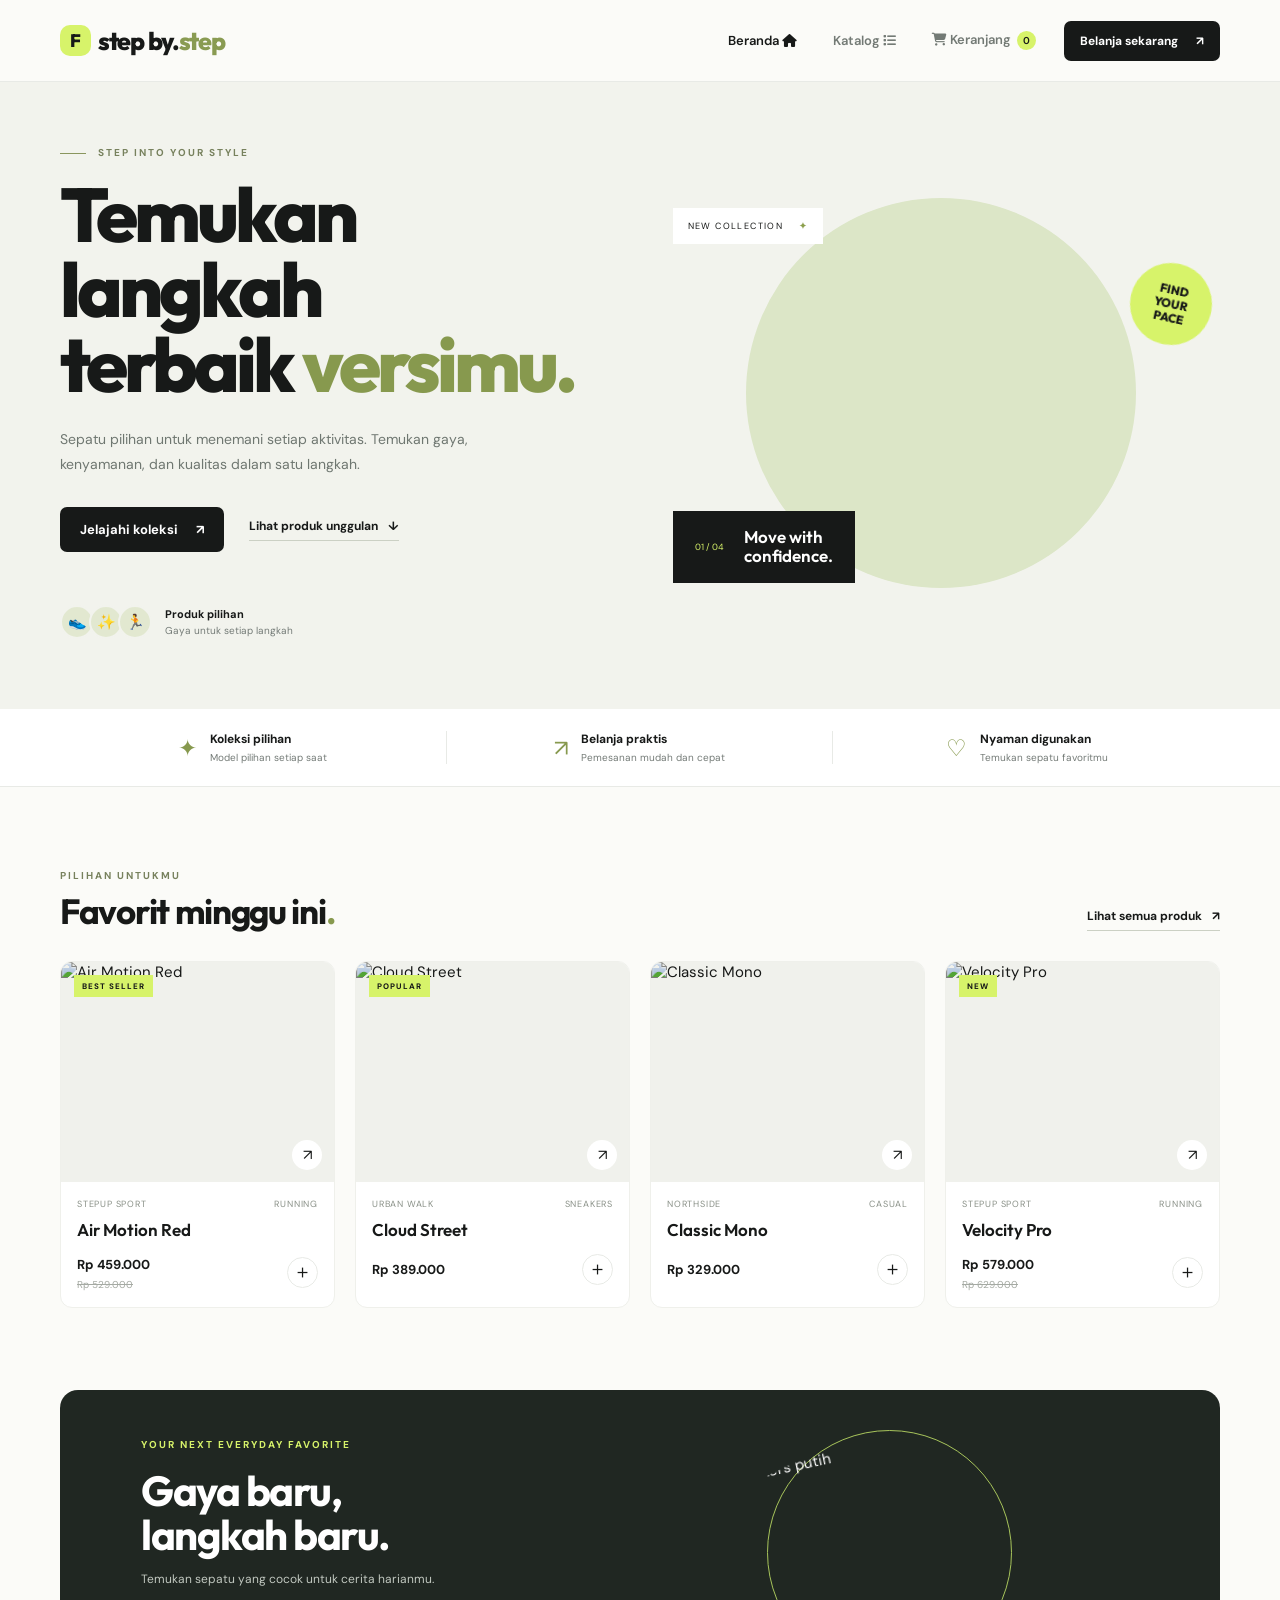
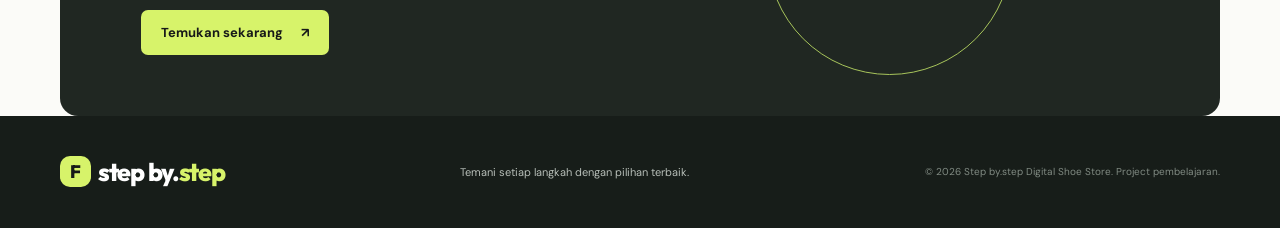
==== index.html @ 6379d284 "Project UAS" ====
<!DOCTYPE html>
<!-- Menentukan bahwa dokumen menggunakan HTML5 -->
<html lang="id">

<head>
  <!-- Mengatur karakter agar mendukung huruf dan simbol -->
  <meta charset="UTF-8">

  <!-- Membuat tampilan website menyesuaikan ukuran layar perangkat -->
  <meta name="viewport" content="width=device-width, initial-scale=1.0">

  <!-- Memberikan deskripsi website untuk mesin pencari -->
  <meta name="description" content="StepUp - Toko sepatu online untuk setiap langkah.">

  <!-- Menentukan judul yang muncul pada tab browser -->
  <title>StepUp | Digital Shoe Store</title>

  <!-- Menghubungkan Google Fonts agar font dapat dimuat lebih awal -->
  <link rel="preconnect" href="https://fonts.googleapis.com">
  <link rel="preconnect" href="https://fonts.gstatic.com" crossorigin>

  <!-- Menggunakan font DM Sans dan Outfit dari Google Fonts -->
  <link href="https://fonts.googleapis.com/css2?family=DM+Sans:wght@400;500;600;700&family=Outfit:wght@500;600;700;800&display=swap" rel="stylesheet">

  <!-- Menghubungkan file CSS untuk mengatur tampilan website -->
  <link rel="stylesheet" href="style.css">
  <link rel="stylesheet" href="https://cdnjs.cloudflare.com/ajax/libs/font-awesome/6.7.2/css/all.min.css">
</head>

<body>

  <!-- ====================================== -->
  <!-- 1. HEADER DAN NAVIGASI WEBSITE         -->
  <!-- ====================================== -->

  <!-- Header merupakan bagian atas website -->
  <header class="site-header">
    <div class="container nav-wrap">

      <!-- Logo website yang mengarah ke halaman utama -->
      <a class="brand" href="index.html">
        <span class="brand-mark">F</span> step by.<span>step</span>
      </a>

      <!-- Tombol untuk membuka navigasi pada perangkat mobile -->
      <button class="menu-toggle" aria-label="Buka navigasi" aria-expanded="false">☰</button>

      <!-- Menu navigasi utama website -->
      <nav class="main-nav" aria-label="Navigasi utama">

        <!-- Link menuju halaman beranda -->
        <a class="active" href="index.html">Beranda
          <i class="fa-solid fa-house"></i>
        </a>

        <!-- Link menuju halaman katalog produk -->
        <a href="produk.html">Katalog
          <i class="fa-solid fa-list"></i>
        </a>

        <!-- Link menuju halaman keranjang dan menampilkan jumlah barang -->
        <a href="keranjang.html" class="cart-link">
          <!-- icon keranjang awesome -->
          <i class="fa-solid fa-cart-shopping"></i>
          <span>Keranjang</span>
          <!-- jumlah barang di keranjang -->
          <span class="cart-count" data-cart-count>0</span>
        </a>
      </nav>

      <!-- Tombol ajakan untuk langsung menuju halaman katalog -->
      <a class="button button-dark nav-cta" href="produk.html">
        Belanja sekarang <span>↗</span>
      </a>

    </div>
  </header>


  <!-- ====================================== -->
  <!-- 2. KONTEN UTAMA WEBSITE                 -->
  <!-- ====================================== -->

  <!-- Main berisi konten utama halaman beranda -->
  <main>

    <!-- ====================================== -->
    <!-- 3. HERO SECTION                        -->
    <!-- ====================================== -->

    <!-- Bagian utama yang pertama kali dilihat pengunjung -->
    <section class="hero-section">
      <div class="container hero-grid">

        <!-- Bagian teks dan informasi utama -->
        <div class="hero-copy">

          <!-- Teks kecil sebagai slogan website -->
          <p class="eyebrow">
            <span class="eyebrow-line"></span> STEP INTO YOUR STYLE
          </p>

          <!-- Judul utama halaman beranda -->
          <h1>Temukan langkah<br>terbaik <span>versimu.</span></h1>

          <!-- Deskripsi singkat mengenai toko StepUp -->
          <p class="hero-description">
            Sepatu pilihan untuk menemani setiap aktivitas. Temukan gaya, kenyamanan, dan kualitas dalam satu langkah.
          </p>

          <!-- Tombol navigasi pada bagian hero -->
          <div class="hero-actions">

            <!-- Tombol untuk membuka katalog produk -->
            <a class="button button-dark" href="produk.html">
              Jelajahi koleksi <span>↗</span>
            </a>

            <!-- Link untuk menuju bagian produk unggulan -->
            <a class="text-link" href="#unggulan">
              Lihat produk unggulan <span>↓</span>
            </a>

          </div>

          <!-- Informasi tambahan mengenai produk StepUp -->
          <div class="hero-proof">

            <!-- Ikon dekoratif untuk memperkuat tampilan -->
            <div class="avatar-stack">
              <span>👟</span>
              <span>✨</span>
              <span>🏃</span>
            </div>

            <!-- Teks informasi produk -->
            <div>
              <strong>Produk pilihan</strong>
              <small>Gaya untuk setiap langkah</small>
            </div>

          </div>
        </div>

        <!-- Bagian visual atau gambar utama -->
        <div class="hero-visual">

          <!-- Lingkaran dekoratif pada bagian gambar -->
          <div class="hero-circle"></div>

          <!-- Label koleksi terbaru -->
          <div class="hero-tag tag-top">
            NEW COLLECTION <b>✦</b>
          </div>

          <!-- Menampilkan gambar sepatu utama -->
          <img
            src="https://images.unsplash.com/photo-1542291026-7eec264c27ff?auto=format&fit=crop&w=1000&q=85"
            alt="Sepatu sneakers merah koleksi StepUp"
            class="hero-shoe"
          >

          <!-- Informasi tambahan pada gambar -->
          <div class="hero-note">
            <span>01 / 04</span>
            <strong>Move with<br>confidence.</strong>
          </div>

          <!-- Stiker dekoratif pada bagian gambar -->
          <div class="floating-sticker">
            FIND<br>YOUR<br>PACE
          </div>

        </div>
      </div>
    </section>


    <!-- ====================================== -->
    <!-- 4. BENEFIT STRIP                       -->
    <!-- ====================================== -->

    <!-- Bagian yang menampilkan keunggulan toko -->
    <section class="benefit-strip">
      <div class="container benefit-grid">

        <!-- Keunggulan pertama -->
        <div>
          <span>✦</span>
          <p>
            <strong>Koleksi pilihan</strong>
            <small>Model pilihan setiap saat</small>
          </p>
        </div>

        <!-- Keunggulan kedua -->
        <div>
          <span>↗</span>
          <p>
            <strong>Belanja praktis</strong>
            <small>Pemesanan mudah dan cepat</small>
          </p>
        </div>

        <!-- Keunggulan ketiga -->
        <div>
          <span>♡</span>
          <p>
            <strong>Nyaman digunakan</strong>
            <small>Temukan sepatu favoritmu</small>
          </p>
        </div>

      </div>
    </section>


    <!-- ====================================== -->
    <!-- 5. PRODUK UNGGULAN                     -->
    <!-- ====================================== -->

    <!-- Bagian untuk menampilkan produk unggulan -->
    <section class="section container" id="unggulan">

      <!-- Judul dan link menuju seluruh katalog -->
      <div class="section-heading">
        <div>
          <p class="eyebrow">PILIHAN UNTUKMU</p>
          <h2>Favorit minggu ini<span>.</span></h2>
        </div>

        <!-- Link untuk melihat seluruh produk -->
        <a class="text-link" href="produk.html">
          Lihat semua produk <span>↗</span>
        </a>
      </div>

      <!--
        Tempat menampilkan kartu produk secara dinamis.
        ID featured-products digunakan oleh home.js untuk memasukkan
        empat produk unggulan dari file data.js.
      -->
      <div class="product-grid" id="featured-products"></div>

    </section>


    <!-- ====================================== -->
    <!-- 6. BAGIAN PROMOSI                      -->
    <!-- ====================================== -->

    <!-- Bagian promosi untuk mengajak pengunjung melihat katalog -->
    <section class="promo-section container">
      <div class="promo-card">

        <!-- Teks promosi -->
        <div>
          <p class="eyebrow">YOUR NEXT EVERYDAY FAVORITE</p>

          <!-- Judul promosi -->
          <h2>Gaya baru,<br>langkah baru.</h2>

          <!-- Deskripsi promosi -->
          <p>Temukan sepatu yang cocok untuk cerita harianmu.</p>

          <!-- Tombol menuju katalog produk -->
          <a href="produk.html" class="button button-light">
            Temukan sekarang <span>↗</span>
          </a>
        </div>

        <!-- Gambar pendukung bagian promosi -->
        <div class="promo-art">
          <span class="promo-orbit"></span>

          <img
            src="https://images.unsplash.com/photo-1495555961986-6d4c1ecb7be3?auto=format&fit=crop&w=800&q=85"
            alt="Sepatu sneakers putih"
          >
        </div>

      </div>
    </section>

  </main>


  <!-- ====================================== -->
  <!-- 7. FOOTER WEBSITE                      -->
  <!-- ====================================== -->

  <!-- Footer merupakan bagian paling bawah website -->
  <footer class="site-footer">
    <div class="container footer-inner">

      <!-- Logo pada bagian footer -->
      <a class="brand brand-light" href="index.html">
        <span class="brand-mark">F</span> step by.<span>step</span>
      </a>

      <!-- Slogan singkat website -->
      <p>Temani setiap langkah dengan pilihan terbaik.</p>

      <!-- Informasi hak cipta dan keterangan proyek -->
      <small>© 2026 Step by.step Digital Shoe Store. Project pembelajaran.</small>

    </div>
  </footer>


  <!-- ====================================== -->
  <!-- 8. NOTIFIKASI WEBSITE                   -->
  <!-- ====================================== -->

  <!-- Elemen untuk menampilkan pesan notifikasi dari JavaScript -->
  <div class="toast" id="toast" role="status" aria-live="polite"></div>


  <!-- ====================================== -->
  <!-- 9. MENGHUBUNGKAN FILE JAVASCRIPT        -->
  <!-- ====================================== -->

  <!-- Memanggil library jQuery dari CDN -->
  <script src="https://code.jquery.com/jquery-3.7.1.min.js"></script>

  <!-- Memuat data produk dari file data.js -->
  <script src="data.js"></script>

  <!-- Memuat fungsi umum website dari file app.js -->
  <script src="app.js"></script>

  <!-- Memuat JavaScript khusus halaman beranda -->
  <script src="home.js"></script>

</body>
</html>
---- style.css ----
/* ==========================================
   STEPUP - RESPONSIVE STYLING
   File ini mengatur tampilan seluruh halaman
   website StepUp, mulai dari warna, layout,
   ukuran teks, tombol, hingga tampilan mobile.
========================================== */

/* ==========================================
   1. VARIABEL WARNA DAN PENGATURAN DASAR
========================================== */

/* :root digunakan untuk menyimpan variabel CSS
   agar warna dan ukuran dapat digunakan berulang kali. */
:root {
  --ink: #171918;       /* Warna utama teks dan elemen gelap */
  --muted: #747b77;     /* Warna teks sekunder */
  --line: #e8eae6;      /* Warna garis pembatas */
  --paper: #fbfbf8;     /* Warna latar belakang utama */
  --lime: #d7f36a;      /* Warna hijau muda sebagai aksen */
  --green: #315b42;     /* Warna hijau tambahan */
  --white: #fff;        /* Warna putih */
  --radius: 18px;       /* Ukuran sudut melengkung */
}

/* Mengatur seluruh elemen agar padding dan border
   termasuk dalam perhitungan ukuran elemen. */
* {
  box-sizing: border-box;
}

/* Membuat perpindahan halaman menggunakan scroll halus. */
html {
  scroll-behavior: smooth;
}

/* Pengaturan dasar seluruh halaman website. */
body {
  margin: 0;
  background: var(--paper);
  color: var(--ink);
  font-family: "DM Sans", sans-serif;
  font-size: 15px;
}

/* Menghilangkan garis bawah pada seluruh link. */
a {
  color: inherit;
  text-decoration: none;
}

/* Menyamakan jenis font pada elemen formulir dan tombol. */
button,
input,
select,
textarea {
  font: inherit;
}

/* Mengatur lebar konten utama agar tetap rapi
   dan berada di tengah halaman. */
.container {
  width: min(1160px, calc(100% - 48px));
  margin-inline: auto;
}

/* ==========================================
   2. HEADER DAN NAVIGASI
========================================== */

/* Mengatur bagian header yang berada di atas website. */
.site-header {
  height: 82px;
  background: rgba(251, 251, 248, .94);
  border-bottom: 1px solid var(--line);
  display: flex;
  align-items: center;
  position: sticky;
  top: 0;
  z-index: 20;
  backdrop-filter: blur(12px);
}

/* Mengatur posisi logo, menu navigasi, dan tombol header. */
.nav-wrap {
  display: flex;
  align-items: center;
  justify-content: space-between;
  gap: 28px;
}

/* Mengatur tampilan logo StepUp. */
.brand {
  display: inline-flex;
  align-items: center;
  gap: 7px;
  font: 800 25px Outfit, sans-serif;
  letter-spacing: -1.3px;
}

/* Memberikan warna khusus pada tulisan bagian akhir logo. */
.brand > span:last-child {
  color: #899b52;
  margin-left: -7px;
}

/* Membuat kotak huruf S pada logo. */
.brand-mark {
  display: grid;
  place-items: center;
  width: 31px;
  height: 31px;
  border-radius: 10px;
  background: var(--lime);
  font-size: 18px;
  color: var(--ink);
  letter-spacing: 0;
}

/* Mengatur susunan menu navigasi secara horizontal. */
.main-nav {
  display: flex;
  align-items: center;
  gap: 36px;
  margin-left: auto;
}

/* Mengatur tampilan tulisan menu navigasi. */
.main-nav a {
  font-size: 13px;
  font-weight: 600;
  color: #737a75;
  transition: .2s;
}

/* Mengubah warna menu ketika diarahkan atau sedang aktif. */
.main-nav a:hover,
.main-nav a.active {
  color: var(--ink);
}

/* Membuat indikator jumlah barang di keranjang. */
.cart-count {
  display: inline-grid;
  place-items: center;
  background: var(--lime);
  color: var(--ink);
  border-radius: 20px;
  min-width: 19px;
  height: 19px;
  padding: 0 5px;
  font-size: 10px;
  margin-left: 3px;
}

/* Mengatur tampilan dasar seluruh tombol. */
.button {
  border: 0;
  display: inline-flex;
  align-items: center;
  justify-content: center;
  gap: 18px;
  padding: 14px 20px;
  border-radius: 7px;
  font-weight: 700;
  font-size: 13px;
  cursor: pointer;

  /* Memberikan animasi perubahan posisi dan warna tombol. */
  transition: transform .2s, background .2s;
}

/* Memberikan efek tombol sedikit naik ketika diarahkan. */
.button:hover {
  transform: translateY(-2px);
}

/* Tombol dengan latar belakang gelap. */
.button-dark {
  background: var(--ink);
  color: #fff;
}

/* Mengubah warna tombol gelap ketika diarahkan. */
.button-dark:hover {
  background: #34443a;
}

/* Tombol dengan latar belakang hijau muda. */
.button-light {
  background: var(--lime);
  color: var(--ink);
}

/* Tampilan tombol ketika produk berhasil ditambahkan. */
.button-success {
  background: #dff2d9;
  color: #285c37;
}

/* Mengatur tampilan tombol yang sedang dinonaktifkan. */
.button:disabled {
  opacity: .45;
  cursor: not-allowed;
  transform: none;
}

/* Mengatur ukuran tombol pada bagian navigasi. */
.nav-cta {
  padding: 12px 16px;
  font-size: 12px;
}

/* Tombol menu yang digunakan pada tampilan mobile. */
.menu-toggle {
  display: none;
  background: none;
  border: 0;
  font-size: 24px;
}

/* ==========================================
   3. HERO SECTION / HALAMAN BERANDA
========================================== */

/* Mengatur bagian utama halaman beranda. */
.hero-section {
  overflow: hidden;
  padding: 64px 0 70px;
  background: #f2f3ed;
}

/* Membagi area hero menjadi dua kolom. */
.hero-grid {
  display: grid;
  grid-template-columns: 1fr 1fr;
  align-items: center;
  gap: 45px;
}

/* Mengatur teks kecil sebagai penanda bagian halaman. */
.eyebrow {
  font-size: 10px;
  font-weight: 700;
  letter-spacing: 2px;
  color: #77815d;
  margin: 0 0 18px;
}

/* Membuat garis dekoratif kecil di samping teks. */
.eyebrow-line {
  display: inline-block;
  width: 26px;
  height: 1px;
  background: #8a965e;
  vertical-align: middle;
  margin-right: 8px;
}

/* Mengatur ukuran dan jenis font judul utama. */
.hero-copy h1,
.page-banner h1 {
  font: 800 clamp(46px, 6vw, 76px)/.99 Outfit, sans-serif;
  letter-spacing: -4px;
  margin: 0 0 24px;
}

/* Memberikan warna aksen pada bagian tertentu dari judul. */
.hero-copy h1 span,
.page-banner h1 span,
.section-heading h2 span,
.checkout-heading h2 span {
  color: #87994e;
}

/* Mengatur deskripsi pada bagian hero. */
.hero-description {
  max-width: 430px;
  color: #6f7771;
  line-height: 1.8;
  font-size: 14px;
}

/* Mengatur posisi tombol pada bagian hero. */
.hero-actions {
  display: flex;
  align-items: center;
  gap: 25px;
  margin-top: 30px;
}

/* Mengatur tampilan link teks pada bagian hero. */
.text-link {
  font-size: 12px;
  font-weight: 700;
  border-bottom: 1px solid #cbd0c4;
  padding-bottom: 6px;
}

/* Memberikan jarak pada ikon link. */
.text-link span {
  margin-left: 7px;
}

/* Mengatur bagian informasi atau bukti sosial pada hero. */
.hero-proof {
  display: flex;
  align-items: center;
  gap: 13px;
  margin-top: 53px;
}

/* Mengatur susunan avatar. */
.avatar-stack {
  display: flex;
}

/* Membuat setiap avatar berbentuk lingkaran. */
.avatar-stack span {
  display: grid;
  place-items: center;
  width: 34px;
  height: 34px;
  border-radius: 50%;
  background: #e2e8d0;
  border: 2px solid #f2f3ed;
  margin-left: -5px;
}

/* Menghilangkan margin pada avatar pertama. */
.avatar-stack span:first-child {
  margin-left: 0;
}

/* Membuat teks informasi avatar menjadi dua baris. */
.hero-proof strong,
.hero-proof small {
  display: block;
}

/* Mengatur ukuran teks utama informasi avatar. */
.hero-proof strong {
  font-size: 11px;
}

/* Mengatur teks tambahan informasi avatar. */
.hero-proof small {
  font-size: 10px;
  color: var(--muted);
  margin-top: 3px;
}

/* ==========================================
   4. GAMBAR DAN DEKORASI HERO
========================================== */

/* Mengatur area gambar utama hero. */
.hero-visual {
  height: 440px;
  position: relative;
  display: grid;
  place-items: center;
}

/* Membuat lingkaran dekoratif di belakang gambar sepatu. */
.hero-circle {
  position: absolute;
  width: 390px;
  height: 390px;
  border-radius: 50%;
  background: #dce6c7;
}

/* Mengatur gambar sepatu pada bagian hero. */
.hero-shoe {
  position: relative;
  width: 112%;
  max-width: 620px;
  height: 370px;
  object-fit: cover;
  mix-blend-mode: multiply;
  transform: rotate(-12deg);
  border-radius: 48%;
  clip-path: ellipse(48% 43% at 50% 50%);
}

/* Membuat label kecil pada gambar hero. */
.hero-tag {
  position: absolute;
  top: 35px;
  left: 10px;
  background: #fff;
  padding: 12px 15px;
  font-size: 9px;
  letter-spacing: 1.4px;
  z-index: 2;
}

/* Memberikan warna aksen pada tulisan label. */
.hero-tag b {
  color: #8da04e;
  margin-left: 12px;
}

/* Membuat kotak informasi di bagian bawah gambar hero. */
.hero-note {
  position: absolute;
  bottom: 30px;
  left: 10px;
  background: var(--ink);
  color: #fff;
  padding: 17px 22px;
  display: flex;
  gap: 20px;
  align-items: center;
}

/* Mengatur teks kecil pada kotak informasi. */
.hero-note span {
  font-size: 9px;
  color: var(--lime);
}

/* Mengatur tulisan utama pada kotak informasi. */
.hero-note strong {
  font: 600 17px/1.1 Outfit;
}

/* Membuat stiker dekoratif berbentuk lingkaran. */
.floating-sticker {
  position: absolute;
  right: 8px;
  top: 90px;
  width: 82px;
  height: 82px;
  border-radius: 50%;
  background: var(--lime);
  display: grid;
  place-content: center;
  text-align: center;
  font: 800 12px/1.15 Outfit;
  transform: rotate(12deg);
}

/* ==========================================
   5. BENEFIT / KEUNGGULAN TOKO
========================================== */

/* Mengatur area yang berisi keunggulan toko. */
.benefit-strip {
  border-bottom: 1px solid var(--line);
  background: #fff;
}

/* Membagi keunggulan menjadi tiga kolom. */
.benefit-grid {
  display: grid;
  grid-template-columns: repeat(3, 1fr);
  padding: 22px 0;
}

/* Mengatur posisi isi setiap kolom keunggulan. */
.benefit-grid > div {
  display: flex;
  align-items: center;
  justify-content: center;
  gap: 13px;
  border-right: 1px solid var(--line);
}

/* Menghilangkan garis pembatas pada kolom terakhir. */
.benefit-grid > div:last-child {
  border: 0;
}

/* Mengatur ikon keunggulan toko. */
.benefit-grid > div > span {
  font-size: 23px;
  color: #87994e;
}

/* Menghilangkan margin bawaan paragraf. */
.benefit-grid p {
  margin: 0;
}

/* Membuat judul dan deskripsi keunggulan menjadi dua baris. */
.benefit-grid strong,
.benefit-grid small {
  display: block;
}

/* Mengatur ukuran judul keunggulan. */
.benefit-grid strong {
  font-size: 12px;
}

/* Mengatur ukuran deskripsi keunggulan. */
.benefit-grid small {
  font-size: 10px;
  color: var(--muted);
  margin-top: 4px;
}

/* ==========================================
   6. SECTION DAN KARTU PRODUK
========================================== */

/* Mengatur jarak atas dan bawah setiap section. */
.section {
  padding-top: 82px;
  padding-bottom: 82px;
}

/* Mengatur posisi judul section dan toolbar katalog. */
.section-heading,
.catalog-toolbar,
.cart-title-row {
  display: flex;
  justify-content: space-between;
  align-items: end;
  gap: 20px;
  margin-bottom: 30px;
}

/* Mengatur tampilan judul bagian website. */
.section-heading h2,
.catalog-toolbar h2,
.cart-title-row h2,
.checkout-heading h2 {
  font: 700 35px/1.1 Outfit, sans-serif;
  letter-spacing: -1.3px;
  margin: 0;
}

/* Mengatur jarak teks penanda section. */
.section-heading .eyebrow,
.catalog-toolbar .eyebrow,
.cart-title-row .eyebrow {
  margin-bottom: 10px;
}

/* Membuat susunan kartu produk menjadi empat kolom. */
.product-grid {
  display: grid;
  grid-template-columns: repeat(4, minmax(0, 1fr));
  gap: 20px;
}

/* Mengatur tampilan dasar kartu produk. */
.product-card {
  min-width: 0;
  background: #fff;
  border: 1px solid #eff0eb;
  border-radius: 12px;
  overflow: hidden;
  transition: transform .25s, box-shadow .25s;
}

/* Memberikan efek ketika kursor diarahkan ke kartu produk. */
.product-card:hover {
  transform: translateY(-5px);
  box-shadow: 0 15px 35px #1d29120c;
}

/* Mengatur area gambar pada kartu produk. */
.product-image-wrap {
  display: block;
  position: relative;
  height: 220px;
  background: #f0f1ec;
  overflow: hidden;
}

/* Mengatur gambar agar memenuhi area kartu. */
.product-image-wrap img {
  width: 100%;
  height: 100%;
  object-fit: cover;
  mix-blend-mode: multiply;
  transition: transform .4s;
}

/* Memperbesar gambar ketika kartu produk diarahkan. */
.product-card:hover .product-image-wrap img {
  transform: scale(1.05);
}

/* Membuat label seperti BEST SELLER atau NEW. */
.product-badge {
  position: absolute;
  top: 13px;
  left: 13px;
  background: var(--lime);
  padding: 6px 8px;
  font-size: 8px;
  font-weight: 800;
  letter-spacing: 1px;
  z-index: 1;
}

/* Membuat tombol ikon pada gambar produk. */
.image-arrow {
  position: absolute;
  right: 12px;
  bottom: 12px;
  background: #fff;
  width: 30px;
  height: 30px;
  border-radius: 50%;
  display: grid;
  place-items: center;
}

/* Mengatur jarak isi informasi kartu produk. */
.product-info {
  padding: 16px;
}

/* Mengatur posisi merek dan kategori produk. */
.product-meta {
  display: flex;
  justify-content: space-between;
  gap: 8px;
  color: #899087;
  font-size: 9px;
  text-transform: uppercase;
  letter-spacing: .8px;
}

/* Mengatur nama produk. */
.product-info h3 {
  font: 600 17px Outfit;
  margin: 9px 0 14px;
}

/* Mengatur posisi informasi harga. */
.product-bottom {
  display: flex;
  align-items: center;
  justify-content: space-between;
}

/* Mengatur harga utama produk. */
.product-bottom strong {
  font-size: 13px;
}

/* Mengatur harga lama yang ditampilkan dengan coretan. */
.product-bottom del {
  display: block;
  font-size: 10px;
  color: #a5aaa3;
  margin-top: 4px;
}

/* Membuat tombol ikon tambah pada kartu produk. */
.add-link {
  width: 31px;
  height: 31px;
  border: 1px solid var(--line);
  border-radius: 50%;
  display: grid;
  place-items: center;
  font-size: 19px;
}

/* ==========================================
   7. BAGIAN PROMOSI
========================================== */

/* Menghilangkan padding atas pada section promosi. */
.promo-section {
  padding-top: 0;
}

/* Membuat area promosi dengan dua kolom. */
.promo-card {
  background: #202722;
  color: #fff;
  border-radius: 18px;
  min-height: 300px;
  display: grid;
  grid-template-columns: 1fr 1fr;
  overflow: hidden;
  padding: 48px 7%;
  position: relative;
}

/* Mengubah warna teks penanda pada promosi. */
.promo-card .eyebrow {
  color: var(--lime);
}

/* Mengatur judul promosi. */
.promo-card h2 {
  font: 700 42px/1.05 Outfit;
  letter-spacing: -1.5px;
  margin: 0 0 14px;
}

/* Mengatur deskripsi promosi. */
.promo-card p:not(.eyebrow) {
  color: #c1c8c0;
  font-size: 12px;
  margin-bottom: 23px;
}

/* Mengatur posisi gambar dekoratif promosi. */
.promo-art {
  position: relative;
  display: grid;
  place-items: center;
}

/* Mengatur gambar pada bagian promosi. */
.promo-art img {
  width: 85%;
  height: 230px;
  object-fit: cover;
  border-radius: 50%;
  mix-blend-mode: screen;
  transform: rotate(-12deg);
}

/* Membuat lingkaran dekoratif pada bagian promosi. */
.promo-orbit {
  position: absolute;
  width: 245px;
  height: 245px;
  border: 1px solid #a7c45b;
  border-radius: 50%;
}

/* ==========================================
   8. FOOTER WEBSITE
========================================== */

/* Mengatur latar belakang dan jarak footer. */
.site-footer {
  background: #171d19;
  color: #fff;
  padding: 38px 0;
}

/* Mengatur posisi logo, slogan, dan informasi hak cipta. */
.footer-inner {
  display: flex;
  align-items: center;
  justify-content: space-between;
  gap: 20px;
  flex-wrap: wrap;
}

/* Mengatur warna logo pada footer. */
.brand-light {
  color: #fff;
}

/* Memberikan warna hijau muda pada bagian akhir logo footer. */
.brand-light > span:last-child {
  color: var(--lime);
}

/* Mengatur warna dan ukuran slogan footer. */
.footer-inner p {
  font-size: 11px;
  color: #b7beb8;
}

/* Mengatur informasi hak cipta footer. */
.footer-inner small {
  font-size: 10px;
  color: #818b83;
}

/* ==========================================
   9. BANNER DAN HALAMAN KATALOG
========================================== */

/* Mengatur banner pada halaman katalog dan halaman lainnya. */
.page-banner {
  padding: 68px 0 60px;
  background: #f0f2e9;
}

/* Mengatur ukuran judul pada banner. */
.page-banner h1 {
  font-size: 58px;
  margin-bottom: 16px;
}

/* Mengatur deskripsi pada banner. */
.page-banner > div > p:last-child {
  color: var(--muted);
  font-size: 13px;
}

/* Mengatur banner dengan ukuran lebih ringkas. */
.compact-banner {
  padding: 55px 0 48px;
}

/* Mengatur judul pada banner ringkas. */
.compact-banner h1 {
  font-size: 48px;
}

/* Mengatur jarak atas pada halaman katalog. */
.catalog-section {
  padding-top: 55px;
}

/* Mengatur posisi judul katalog dan kontrol katalog. */
.catalog-toolbar {
  align-items: center;
}

/* Mengatur ukuran judul katalog. */
.catalog-toolbar h2 {
  font-size: 28px;
}

/* Mengatur teks informasi tambahan katalog. */
.muted {
  color: var(--muted);
  font-size: 11px;
  margin: 8px 0 0;
}

/* ==========================================
   10. PENCARIAN, FILTER, DAN SORTING
========================================== */

/* Mengatur susunan kontrol katalog. */
.catalog-controls {
  display: flex;
  gap: 9px;
  align-items: center;
}

/* Mengatur kotak pencarian dan pilihan filter. */
.search-box,
.select-wrap {
  height: 43px;
  border: 1px solid var(--line);
  background: #fff;
  border-radius: 6px;
  display: flex;
  align-items: center;
  padding: 0 12px;
}

/* Mengatur ikon pencarian. */
.search-box span {
  font-size: 22px;
  color: #899087;
}

/* Mengatur input pencarian. */
.search-box input {
  border: 0;
  outline: 0;
  width: 180px;
  padding-left: 8px;
  font-size: 11px;
  background: transparent;
}

/* Mengatur pilihan kategori dan pengurutan. */
.select-wrap select {
  border: 0;
  outline: 0;
  background: transparent;
  font-size: 11px;
  color: #4e554f;
  max-width: 145px;
}

/* Mengatur tinggi gambar khusus pada kartu katalog. */
.catalog-card .product-image-wrap {
  height: 225px;
}

/* Mengatur deskripsi pada kartu katalog. */
.product-description {
  font-size: 11px;
  color: var(--muted);
  line-height: 1.6;
  min-height: 35px;
  margin: -5px 0 14px;
}

/* ==========================================
   11. PILIH UKURAN DAN TOMBOL KERANJANG
========================================== */

/* Mengatur posisi pilihan ukuran dan tombol keranjang. */
.purchase-controls {
  display: flex;
  align-items: center;
  gap: 8px;
  margin-top: 15px;
}

/* Mengatur label pilihan ukuran sepatu. */
.size-select {
  font-size: 10px;
  color: var(--muted);
  display: flex;
  align-items: center;
  gap: 5px;
}

/* Mengatur kotak pilihan ukuran. */
.size-select select {
  border: 1px solid var(--line);
  border-radius: 5px;
  padding: 8px 4px;
  background: #fff;
  font-size: 11px;
}

/* Mengatur tombol tambah keranjang pada katalog. */
.purchase-controls .button {
  padding: 10px 11px;
  gap: 5px;
  font-size: 10px;
  flex: 1;
}

/* ==========================================
   12. TAMPILAN KETIKA PRODUK TIDAK DITEMUKAN
========================================== */

/* Mengatur kotak pesan produk tidak ditemukan
   dan tampilan keranjang kosong. */
.empty-state,
.empty-cart {
  text-align: center;
  padding: 55px 20px;
  background: #fff;
  border: 1px dashed #dfe3d9;
  border-radius: 12px;
}

/* Mengatur ikon pada tampilan kosong. */
.empty-state > span {
  font-size: 34px;
  color: #899b52;
}

/* Mengatur judul pada tampilan kosong. */
.empty-state h3,
.empty-cart h3 {
  font: 600 22px Outfit;
  margin: 12px 0 5px;
}

/* Mengatur deskripsi pada tampilan kosong. */
.empty-state p,
.empty-cart p {
  font-size: 12px;
  color: var(--muted);
}

/* Class untuk menyembunyikan elemen dari tampilan. */
.hidden {
  display: none !important;
}

/* Menyembunyikan teks secara visual tetapi tetap
   dapat dibaca oleh teknologi pembaca layar. */
.sr-only {
  position: absolute;
  width: 1px;
  height: 1px;
  padding: 0;
  margin: -1px;
  overflow: hidden;
  clip: rect(0, 0, 0, 0);
  white-space: nowrap;
  border: 0;
}

/* ==========================================
   13. HALAMAN KERANJANG
========================================== */

/* Membagi halaman keranjang menjadi dua kolom:
   daftar barang dan ringkasan pesanan. */
.cart-layout {
  display: grid;
  grid-template-columns: minmax(0, 1.6fr) minmax(270px, .8fr);
  gap: 35px;
  padding-top: 55px;
  align-items: start;
}

/* Mengatur posisi judul keranjang. */
.cart-title-row {
  align-items: center;
}

/* Mengatur ukuran judul keranjang. */
.cart-title-row h2 {
  font-size: 27px;
}

/* Memberikan garis pembatas pada daftar barang. */
.cart-items {
  border-top: 1px solid var(--line);
}

/* Mengatur susunan setiap barang dalam keranjang. */
.cart-item {
  display: grid;
  grid-template-columns: 112px 1fr auto;
  gap: 17px;
  align-items: center;
  padding: 18px 0;
  border-bottom: 1px solid var(--line);
}

/* Mengatur gambar barang dalam keranjang. */
.cart-item > img {
  width: 112px;
  height: 105px;
  object-fit: cover;
  background: #eff1eb;
  border-radius: 8px;
  mix-blend-mode: multiply;
}

/* Mengatur judul produk dalam keranjang. */
.cart-item-detail h3 {
  font: 600 17px Outfit;
  margin: 7px 0;
}

/* Mengatur informasi ukuran produk. */
.cart-item-detail p {
  font-size: 11px;
  color: var(--muted);
  margin: 0 0 9px;
}

/* Mengatur harga produk dalam keranjang. */
.cart-item-detail > strong {
  font-size: 12px;
}

/* Mengatur tombol jumlah dan hapus barang. */
.cart-item-actions {
  display: flex;
  flex-direction: column;
  align-items: end;
  gap: 12px;
}

/* Mengatur kotak kontrol jumlah barang. */
.quantity-control {
  display: flex;
  align-items: center;
  border: 1px solid var(--line);
  border-radius: 5px;
  height: 32px;
}

/* Mengatur tombol tambah dan kurangi jumlah barang. */
.quantity-control button {
  border: 0;
  background: transparent;
  width: 30px;
  height: 30px;
  cursor: pointer;
}

/* Mengatur angka jumlah barang. */
.quantity-control span {
  font-size: 11px;
  min-width: 17px;
  text-align: center;
}

/* Mengatur tombol hapus barang. */
.remove-button {
  border: 0;
  background: transparent;
  color: #a65b50;
  font-size: 10px;
  text-decoration: underline;
  cursor: pointer;
}

/* ==========================================
   14. RINGKASAN PESANAN
========================================== */

/* Mengatur kotak ringkasan belanja. */
.order-card {
  background: #fff;
  border: 1px solid var(--line);
  border-radius: 12px;
  padding: 24px;
  position: sticky;
  top: 105px;
}

/* Mengatur judul ringkasan pesanan. */
.order-card h2 {
  font: 600 22px Outfit;
  margin: 0 0 25px;
}

/* Mengatur teks penanda pada ringkasan. */
.order-card .eyebrow {
  margin-bottom: 9px;
}

/* Mengatur baris informasi subtotal dan biaya. */
.summary-line,
.summary-total {
  display: flex;
  justify-content: space-between;
  gap: 12px;
  padding: 12px 0;
  border-bottom: 1px solid var(--line);
  font-size: 11px;
  color: var(--muted);
}

/* Mengatur warna nominal harga. */
.summary-line strong {
  color: var(--ink);
}

/* Mengatur bagian total pembayaran. */
.summary-total {
  border: 0;
  color: var(--ink);
  font-weight: 700;
  font-size: 12px;
  padding: 18px 0;
}

/* Mengatur ukuran nominal total pembayaran. */
.summary-total strong {
  font: 700 19px Outfit;
}

/* Mengatur catatan pada ringkasan pesanan. */
.summary-note {
  font-size: 10px;
  line-height: 1.6;
  color: #969d95;
  margin: 0 0 18px;
}

/* Membuat tombol memenuhi lebar kotak induknya. */
.button-full {
  width: 100%;
}

/* Mengurangi transparansi kartu ketika dinonaktifkan. */
.muted-card {
  opacity: .7;
}

/* ==========================================
   15. FORMULIR CHECKOUT
========================================== */

/* Menghilangkan padding atas pada bagian checkout. */
.checkout-section {
  padding-top: 0;
}

/* Mengatur jarak bagian judul checkout. */
.checkout-heading {
  margin-bottom: 25px;
}

/* Mengatur ukuran judul checkout. */
.checkout-heading h2 {
  font-size: 31px;
}

/* Mengatur deskripsi checkout. */
.checkout-heading > p:last-child {
  font-size: 12px;
  color: var(--muted);
}

/* Mengatur kotak utama formulir checkout. */
.checkout-form {
  background: #fff;
  border: 1px solid var(--line);
  border-radius: 12px;
  padding: 28px;
}

/* Membagi isi formulir menjadi dua kolom. */
.form-grid {
  display: grid;
  grid-template-columns: 1fr 1fr;
  gap: 20px;
}

/* Mengatur label pada setiap input formulir. */
.form-grid label {
  font-size: 11px;
  font-weight: 700;
  display: flex;
  flex-direction: column;
  gap: 8px;
}

/* Mengatur tampilan input, textarea, dan select. */
.form-grid input,
.form-grid textarea,
.form-grid select {
  border: 1px solid #e3e6df;
  border-radius: 6px;
  padding: 12px;
  font-size: 12px;
  outline: none;
  background: #fff;
  resize: vertical;
}

/* Memberikan efek ketika input sedang dipilih. */
.form-grid input:focus,
.form-grid textarea:focus,
.form-grid select:focus {
  border-color: #9aaa69;
  box-shadow: 0 0 0 3px #d7f36a33;
}

/* Membuat elemen formulir memenuhi seluruh kolom. */
.full-field {
  grid-column: 1 / -1;
}

/* Mengatur teks pesan kesalahan formulir. */
.field-error {
  font-size: 10px;
  color: #b64c42;
  font-weight: 500;
  min-height: 12px;
}

/* Mengatur posisi tombol pada formulir. */
.form-actions {
  display: flex;
  align-items: center;
  gap: 17px;
  margin-top: 22px;
}

/* ==========================================
   16. HALAMAN KONFIRMASI PESANAN
========================================== */

/* Mengatur posisi konten konfirmasi agar berada di tengah. */
.success-section {
  text-align: center;
  max-width: 700px;
}

/* Membuat ikon tanda berhasil berbentuk lingkaran. */
.success-mark {
  width: 58px;
  height: 58px;
  border-radius: 50%;
  background: var(--lime);
  display: grid;
  place-items: center;
  font-size: 28px;
  margin: 0 auto 20px;
}

/* Mengatur judul konfirmasi pesanan. */
.success-section h2 {
  font: 700 36px Outfit;
  margin: 0 0 10px;
}

/* Mengatur deskripsi konfirmasi pesanan. */
.success-section > p:not(.eyebrow) {
  color: var(--muted);
  font-size: 12px;
}

/* Membuat kotak rincian bukti pesanan. */
.receipt-card {
  text-align: left;
  background: #fff;
  border: 1px solid var(--line);
  border-radius: 12px;
  padding: 23px;
  margin: 28px 0;
}

/* Mengatur baris informasi pada bukti pesanan. */
.receipt-top,
.receipt-total {
  display: flex;
  justify-content: space-between;
  gap: 20px;
  padding: 9px 0;
  font-size: 11px;
}

/* Mengatur warna label informasi bukti pesanan. */
.receipt-top span {
  color: var(--muted);
}

/* Mengatur tampilan nilai informasi pada bukti pesanan. */
.receipt-top strong {
  text-align: right;
  max-width: 65%;
  overflow-wrap: anywhere;
}

/* Mengatur bagian total pada bukti pesanan. */
.receipt-total {
  font-weight: 700;
  border-top: 1px solid var(--line);
  margin-top: 8px;
  padding-top: 16px;
}

/* Mengatur ukuran nominal total pada bukti pesanan. */
.receipt-total strong {
  font: 700 20px Outfit;
}

/* Mengatur tanggal dan status pesanan. */
.receipt-date {
  font-size: 10px;
  color: var(--muted);
  margin-bottom: 0;
}

/* ==========================================
   17. NOTIFIKASI / TOAST
========================================== */

/* Mengatur tampilan notifikasi yang muncul di bawah layar. */
.toast {
  position: fixed;
  bottom: 24px;
  left: 50%;
  transform: translate(-50%, 20px);
  opacity: 0;
  pointer-events: none;
  background: #202722;
  color: #fff;
  padding: 13px 20px;
  border-radius: 7px;
  font-size: 12px;
  z-index: 50;
  box-shadow: 0 10px 30px #0002;
  transition: .25s;
}

/* Menampilkan notifikasi ketika class show ditambahkan
   melalui JavaScript. */
.toast.show {
  opacity: 1;
  transform: translate(-50%, 0);
}

/* ==========================================
   18. RESPONSIVE TABLET
========================================== */

/* Aturan ini dijalankan ketika lebar layar
   maksimal 900 piksel. */
@media (max-width: 900px) {

  /* Mengubah katalog menjadi dua kolom. */
  .product-grid {
    grid-template-columns: repeat(2, minmax(0, 1fr));
  }

  /* Mengurangi jarak antar kolom hero. */
  .hero-grid {
    gap: 10px;
  }

  /* Mengurangi tinggi area gambar hero. */
  .hero-visual {
    height: 360px;
  }

  /* Memperkecil lingkaran dekoratif hero. */
  .hero-circle {
    width: 300px;
    height: 300px;
  }

  /* Memperkecil tinggi gambar sepatu hero. */
  .hero-shoe {
    height: 300px;
  }

  /* Mengubah toolbar katalog menjadi susunan vertikal. */
  .catalog-toolbar {
    align-items: flex-start;
    flex-direction: column;
  }

  /* Memungkinkan kontrol katalog berpindah baris. */
  .catalog-controls {
    width: 100%;
    flex-wrap: wrap;
  }

  /* Membuat kotak pencarian dapat melebar. */
  .search-box {
    flex: 1;
  }

  /* Membuat input pencarian memenuhi kotaknya. */
  .search-box input {
    width: 100%;
  }

  /* Mengurangi jarak pada layout keranjang. */
  .cart-layout {
    gap: 20px;
  }

  /* Menyesuaikan ukuran kolom barang dalam keranjang. */
  .cart-item {
    grid-template-columns: 90px 1fr auto;
  }

  /* Memperkecil gambar barang dalam keranjang. */
  .cart-item > img {
    width: 90px;
    height: 90px;
  }
}

/* ==========================================
   19. RESPONSIVE MOBILE
========================================== */

/* Aturan ini dijalankan ketika lebar layar
   maksimal 650 piksel. */
@media (max-width: 650px) {

  /* Menyesuaikan lebar konten untuk layar kecil. */
  .container {
    width: min(100% - 32px, 560px);
  }

  /* Memperkecil tinggi header. */
  .site-header {
    height: 68px;
  }

  /* Mengurangi jarak elemen navigasi. */
  .nav-wrap {
    gap: 12px;
  }

  /* Memperkecil logo. */
  .brand {
    font-size: 23px;
  }

  /* Menampilkan tombol menu mobile. */
  .menu-toggle {
    display: block;
    margin-left: auto;
  }

  /* Menyembunyikan menu navigasi secara default
     dan mengubahnya menjadi menu vertikal. */
  .main-nav {
    display: none;
    position: absolute;
    top: 67px;
    left: 0;
    right: 0;
    background: #fbfbf8;
    padding: 18px 24px 22px;
    border-bottom: 1px solid var(--line);
    flex-direction: column;
    align-items: flex-start;
    gap: 18px;
  }

  /* Menampilkan navigasi ketika class nav-open ditambahkan
     oleh JavaScript. */
  .main-nav.nav-open {
    display: flex;
  }

  /* Menyembunyikan tombol CTA pada navigasi mobile. */
  .nav-cta {
    display: none;
  }

  /* Mengurangi padding bagian hero. */
  .hero-section {
    padding: 45px 0 38px;
  }

  /* Mengubah hero menjadi satu kolom. */
  .hero-grid {
    grid-template-columns: 1fr;
  }

  /* Mengatur ukuran judul hero pada mobile. */
  .hero-copy h1 {
    font-size: 54px;
    letter-spacing: -3px;
  }

  /* Memperkecil deskripsi hero. */
  .hero-description {
    font-size: 13px;
  }

  /* Mengizinkan tombol hero berpindah baris. */
  .hero-actions {
    gap: 15px;
    flex-wrap: wrap;
  }

  /* Mengurangi jarak bagian informasi hero. */
  .hero-proof {
    margin-top: 30px;
  }

  /* Mengatur tinggi gambar hero pada mobile. */
  .hero-visual {
    height: 300px;
    margin-top: 5px;
  }

  /* Memperkecil lingkaran dekoratif hero. */
  .hero-circle {
    width: 270px;
    height: 270px;
  }

  /* Menyesuaikan gambar sepatu hero. */
  .hero-shoe {
    height: 260px;
    width: 100%;
  }

  /* Memindahkan label hero ke posisi lebih atas. */
  .hero-tag {
    top: 8px;
    left: 0;
  }

  /* Mengatur ulang kotak informasi hero. */
  .hero-note {
    bottom: 5px;
    left: 0;
    padding: 12px 15px;
  }

  /* Memperkecil stiker dekoratif hero. */
  .floating-sticker {
    right: 0;
    top: 25px;
    width: 68px;
    height: 68px;
    font-size: 10px;
  }

  /* Mengubah benefit menjadi satu kolom. */
  .benefit-grid {
    grid-template-columns: 1fr;
    gap: 15px;
    padding: 20px 0;
  }

  /* Mengatur posisi isi benefit pada mobile. */
  .benefit-grid > div {
    justify-content: flex-start;
    border: 0;
  }

  /* Mengurangi jarak section pada mobile. */
  .section {
    padding-top: 55px;
    padding-bottom: 55px;
  }

  /* Memperkecil judul section. */
  .section-heading h2 {
    font-size: 29px;
  }

  /* Menyesuaikan posisi judul section. */
  .section-heading {
    align-items: flex-start;
  }

  /* Menyesuaikan link pada judul section. */
  .section-heading > .text-link {
    font-size: 10px;
    white-space: nowrap;
    margin-top: 30px;
  }

  /* Mengurangi jarak antar kartu produk. */
  .product-grid {
    gap: 12px;
  }

  /* Memperkecil gambar kartu produk. */
  .product-image-wrap {
    height: 155px;
  }

  /* Mengurangi padding informasi produk. */
  .product-info {
    padding: 12px;
  }

  /* Memperkecil nama produk. */
  .product-info h3 {
    font-size: 14px;
  }

  /* Memperkecil informasi merek dan kategori. */
  .product-meta {
    font-size: 8px;
  }

  /* Memperkecil harga produk. */
  .product-bottom strong {
    font-size: 11px;
  }

  /* Mengubah bagian promosi menjadi satu kolom. */
  .promo-card {
    grid-template-columns: 1fr;
    padding: 32px 25px;
  }

  /* Memperkecil judul promosi. */
  .promo-card h2 {
    font-size: 36px;
  }

  /* Mengatur tinggi area gambar promosi. */
  .promo-art {
    min-height: 180px;
  }

  /* Memperkecil gambar promosi. */
  .promo-art img {
    height: 175px;
  }

  /* Memperkecil lingkaran promosi. */
  .promo-orbit {
    width: 180px;
    height: 180px;
  }

  /* Menyusun isi footer secara vertikal. */
  .footer-inner {
    flex-direction: column;
    align-items: flex-start;
    gap: 8px;
  }

  /* Mengurangi padding banner. */
  .page-banner {
    padding: 48px 0 40px;
  }

  /* Memperkecil judul banner. */
  .page-banner h1 {
    font-size: 45px;
    letter-spacing: -2px;
  }

  /* Memperkecil judul banner ringkas. */
  .compact-banner h1 {
    font-size: 38px;
  }

  /* Mengurangi jarak atas katalog. */
  .catalog-section {
    padding-top: 40px;
  }

  /* Membuat kontrol katalog menjadi dua kolom. */
  .catalog-controls {
    display: grid;
    grid-template-columns: 1fr 1fr;
  }

  /* Membuat kotak pencarian memenuhi satu baris. */
  .search-box {
    grid-column: 1 / -1;
  }

  /* Membuat pilihan filter memenuhi lebar kolom. */
  .select-wrap select {
    width: 100%;
    max-width: none;
  }

  /* Memperkecil gambar pada kartu katalog. */
  .catalog-card .product-image-wrap {
    height: 155px;
  }

  /* Mengizinkan kontrol pembelian berpindah baris. */
  .purchase-controls {
    flex-wrap: wrap;
  }

  /* Membuat tombol keranjang memenuhi lebar kartu. */
  .purchase-controls .button {
    min-width: 100%;
    padding: 10px;
  }

  /* Mengubah layout keranjang menjadi satu kolom. */
  .cart-layout {
    grid-template-columns: 1fr;
    padding-top: 35px;
  }

  /* Menghilangkan posisi sticky ringkasan pesanan. */
  .order-card {
    position: static;
  }

  /* Memperkecil judul keranjang. */
  .cart-title-row h2 {
    font-size: 23px;
  }

  /* Mengubah susunan barang keranjang menjadi dua kolom. */
  .cart-item {
    grid-template-columns: 75px 1fr;
    gap: 12px;
  }

  /* Memperkecil gambar barang keranjang. */
  .cart-item > img {
    width: 75px;
    height: 78px;
  }

  /* Memindahkan kontrol jumlah ke bawah informasi produk. */
  .cart-item-actions {
    grid-column: 2;
    flex-direction: row;
    align-items: center;
    justify-content: space-between;
  }

  /* Memperkecil nama produk keranjang. */
  .cart-item-detail h3 {
    font-size: 15px;
  }

  /* Mengurangi padding formulir checkout. */
  .checkout-form {
    padding: 18px;
  }

  /* Mengubah formulir checkout menjadi satu kolom. */
  .form-grid {
    grid-template-columns: 1fr;
    gap: 15px;
  }

  /* Mengembalikan elemen formulir ke satu kolom. */
  .full-field {
    grid-column: auto;
  }

  /* Menyusun tombol formulir secara vertikal. */
  .form-actions {
    align-items: flex-start;
    flex-direction: column;
  }

  /* Memperkecil judul checkout. */
  .checkout-heading h2 {
    font-size: 27px;
  }

  /* Memperkecil judul konfirmasi pesanan. */
  .success-section h2 {
    font-size: 29px;
  }

  /* Mengurangi padding bukti pesanan. */
  .receipt-card {
    padding: 15px;
  }

  /* Memperkecil teks informasi bukti pesanan. */
  .receipt-top {
    font-size: 10px;
  }
}

/* ==========================================
   20. AKSESIBILITAS DAN PENGURANGAN ANIMASI
========================================== */

/* Mengurangi animasi jika pengguna mengaktifkan
   pengaturan Reduce Motion pada perangkatnya. */
@media (prefers-reduced-motion: reduce) {

  /* Menonaktifkan scroll halus, transisi, dan animasi. */
  *,
  *::before,
  *::after {
    scroll-behavior: auto !important;
    transition: none !important;
    animation: none !important;
  }
}
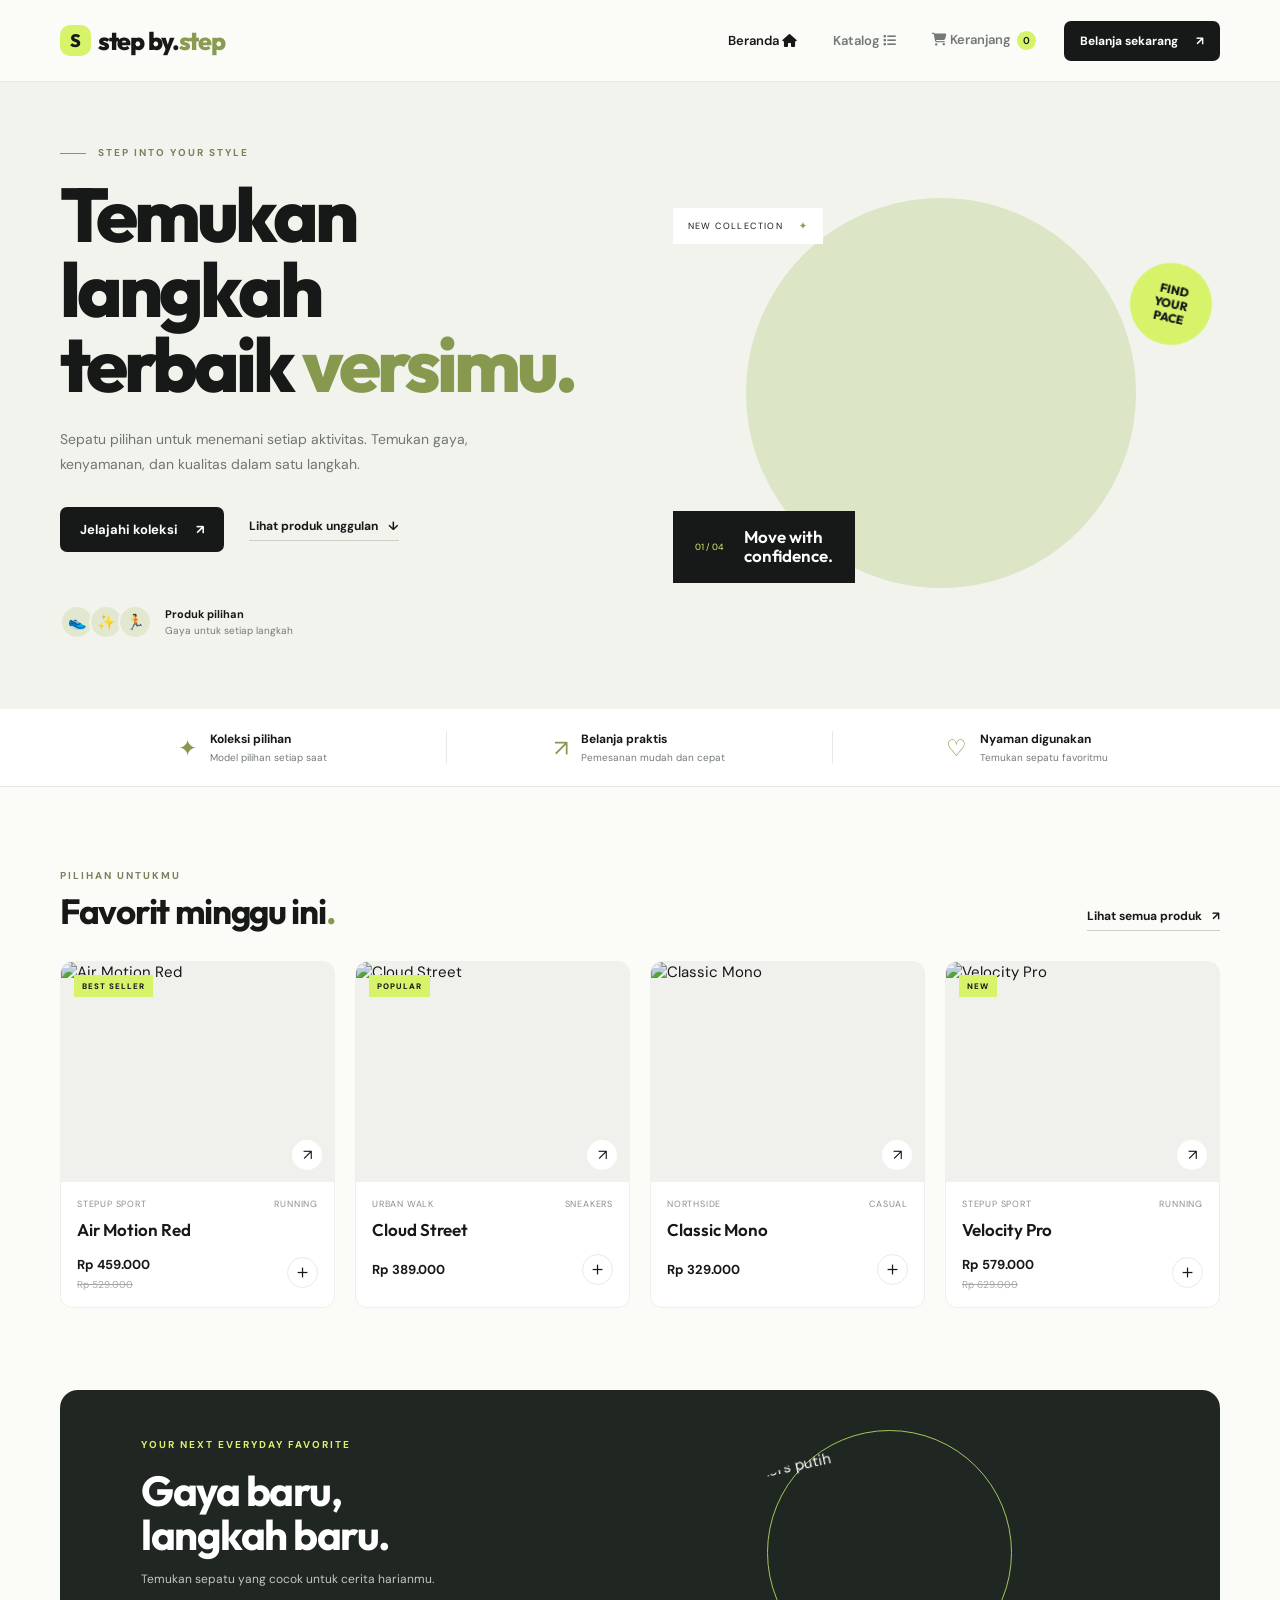
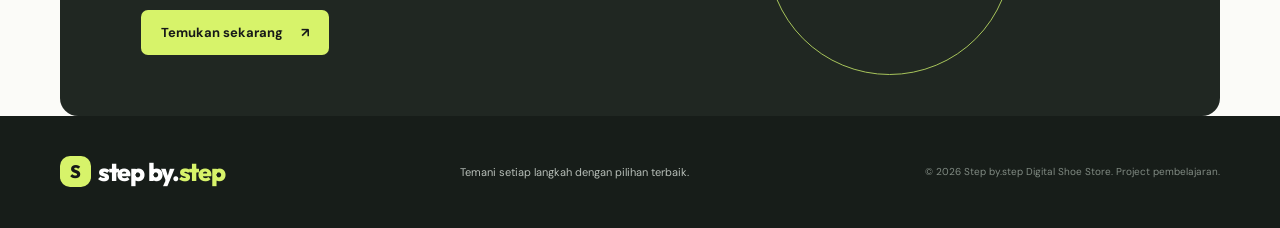
==== commit 7f2433eb: "Update index.html" ====
--- a/index.html
+++ b/index.html
@@ -40,7 +40,7 @@
 
       <!-- Logo website yang mengarah ke halaman utama -->
       <a class="brand" href="index.html">
-        <span class="brand-mark">F</span> step by.<span>step</span>
+        <span class="brand-mark">S</span> step by.<span>step</span>
       </a>
 
       <!-- Tombol untuk membuka navigasi pada perangkat mobile -->
@@ -104,7 +104,7 @@
           <!-- Judul utama halaman beranda -->
           <h1>Temukan langkah<br>terbaik <span>versimu.</span></h1>
 
-          <!-- Deskripsi singkat mengenai toko StepUp -->
+          <!-- Deskripsi singkat mengenai toko Step by step. -->
           <p class="hero-description">
             Sepatu pilihan untuk menemani setiap aktivitas. Temukan gaya, kenyamanan, dan kualitas dalam satu langkah.
           </p>
@@ -296,7 +296,7 @@
 
       <!-- Logo pada bagian footer -->
       <a class="brand brand-light" href="index.html">
-        <span class="brand-mark">F</span> step by.<span>step</span>
+        <span class="brand-mark">S</span> step by.<span>step</span>
       </a>
 
       <!-- Slogan singkat website -->
